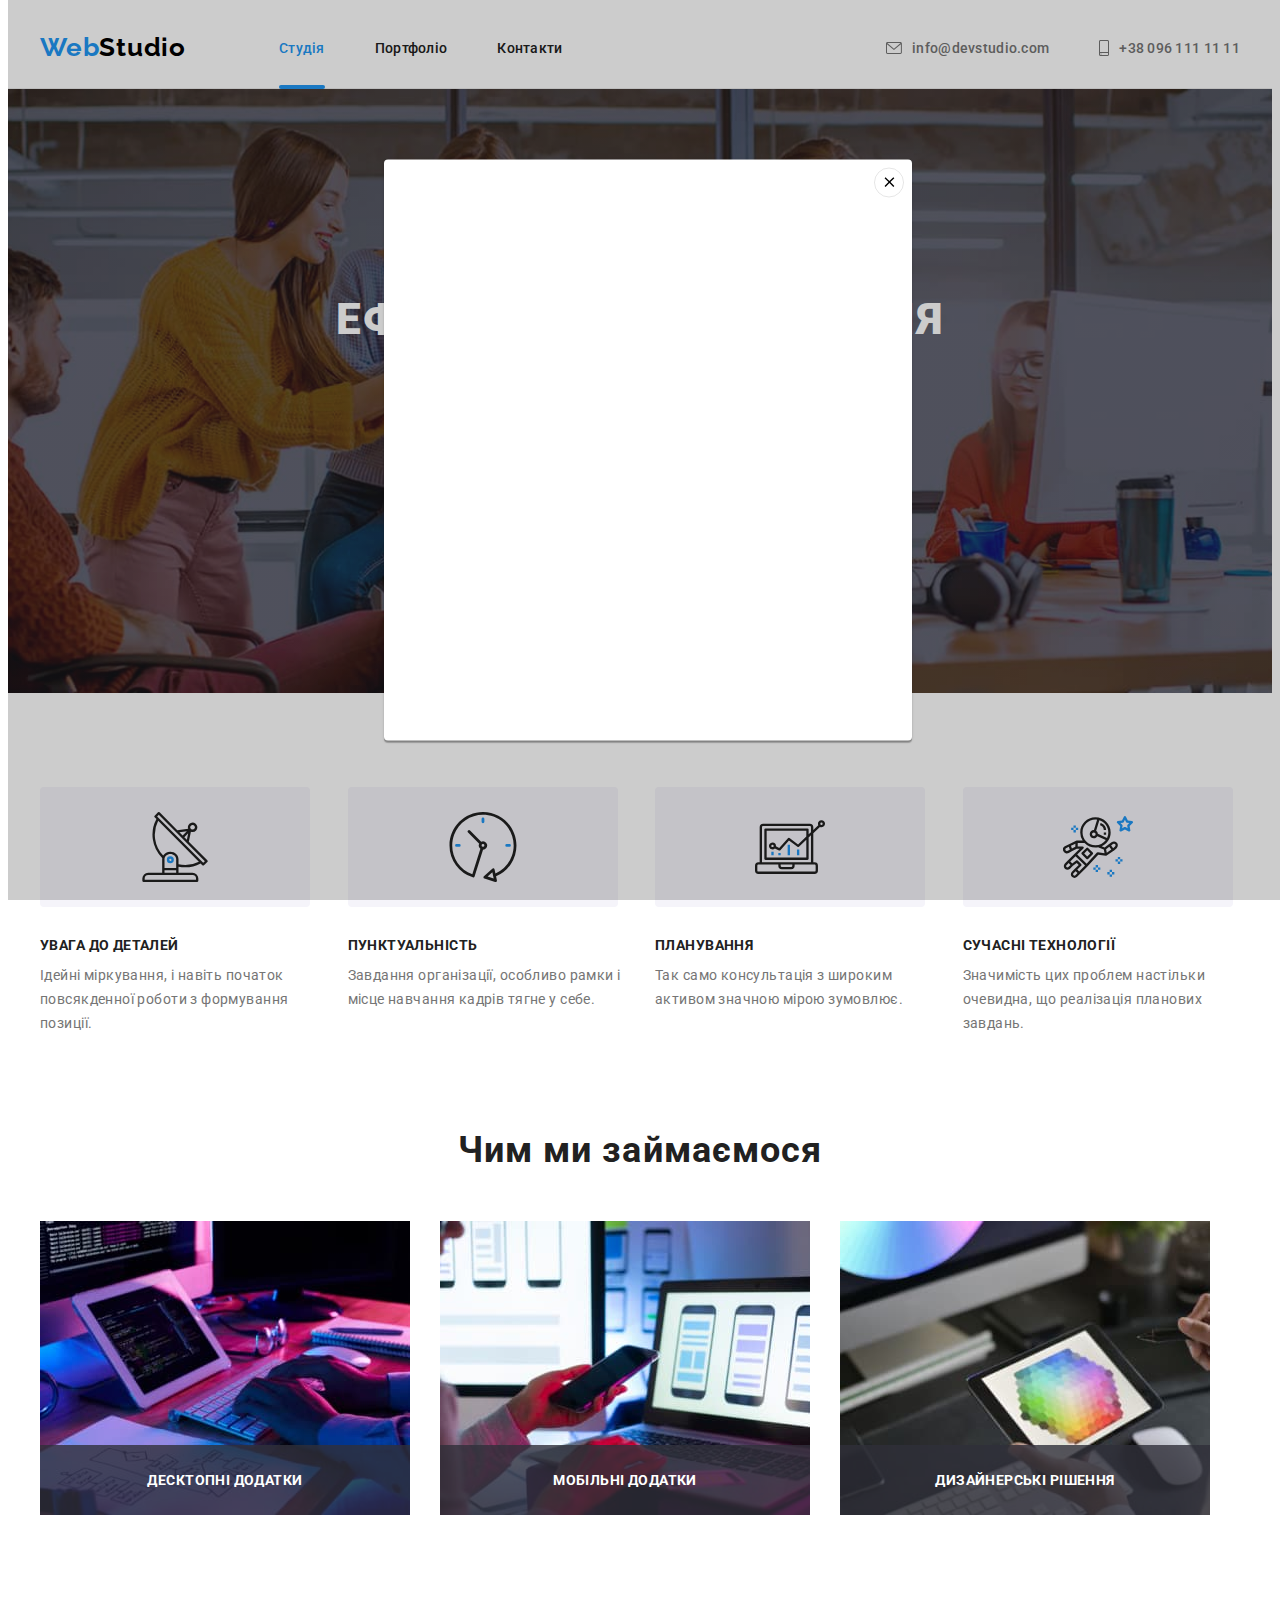
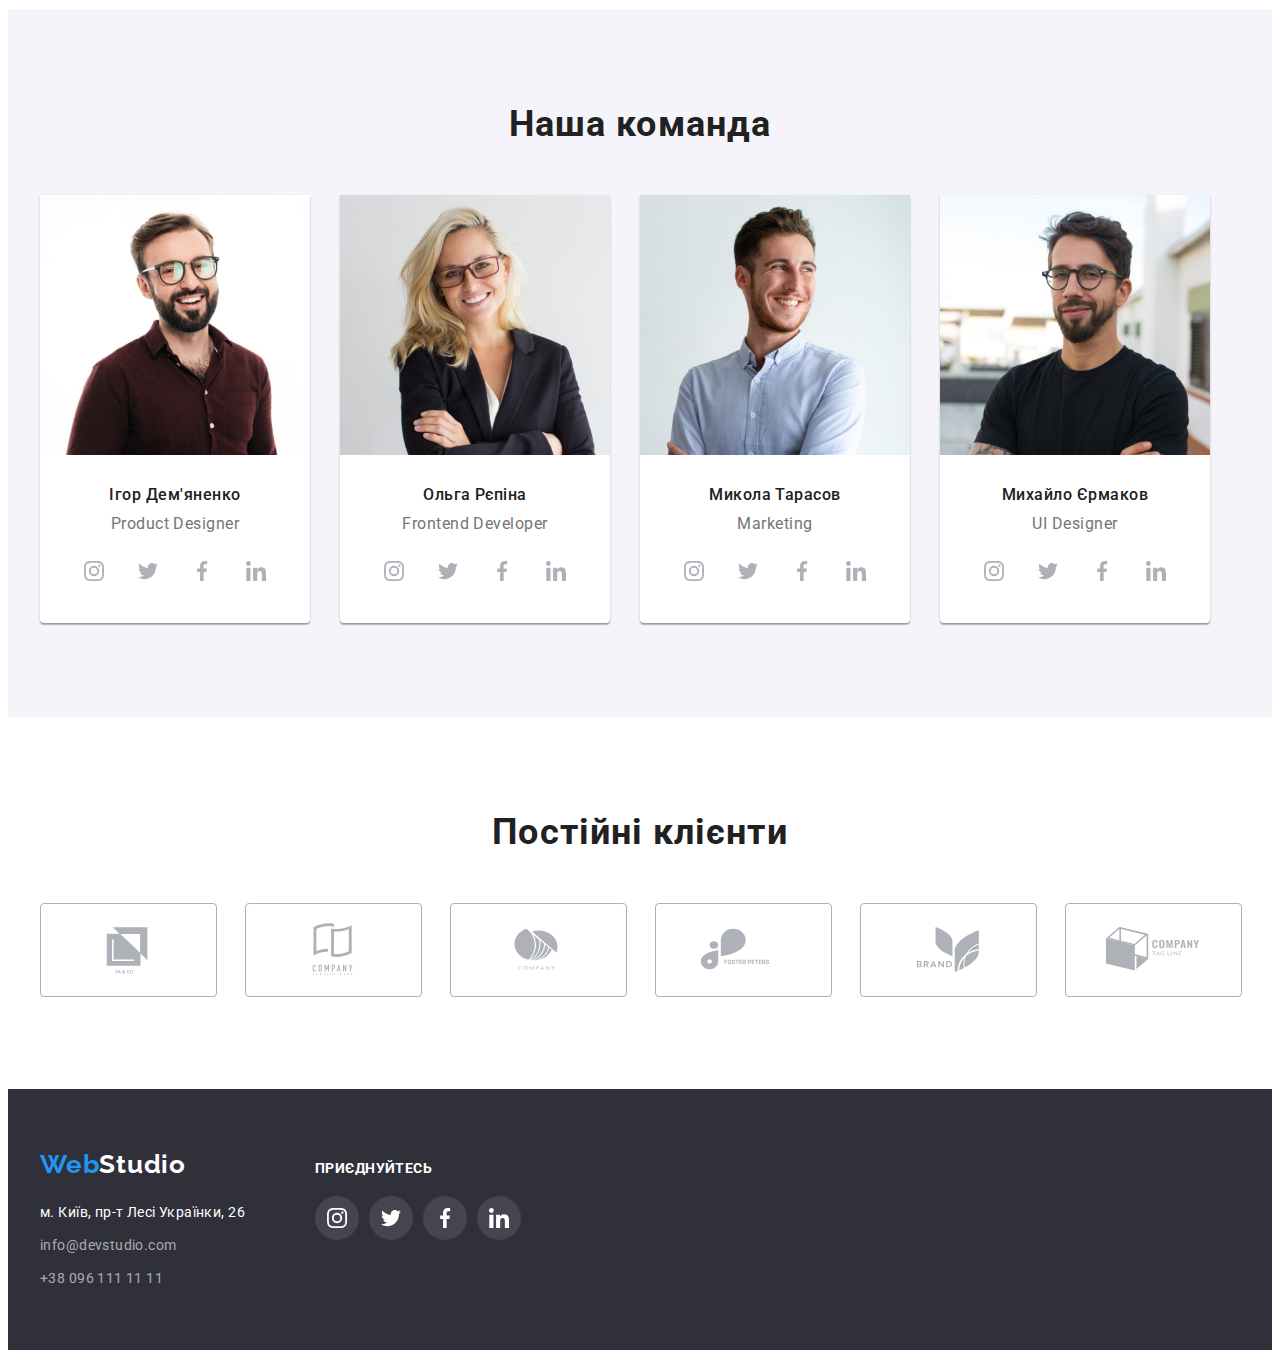
==== index.html @ edc5beb1 "Створює ДЗ 5" ====
<!DOCTYPE html>
<html lang="uk">
  <head>
    <meta charset="UTF-8" />
    <meta http-equiv="X-UA-Compatible" content="IE=edge" />
    <meta name="viewport" content="width=device-width, initial-scale=1.0" />
    <title>Студія</title>
    <link rel="preconnect" href="https://fonts.googleapis.com" />
    <link rel="preconnect" href="https://fonts.gstatic.com" crossorigin />
    <link
      href="https://fonts.googleapis.com/css2?family=Raleway:wght@700&family=Roboto:wght@400;500;700;900&display=swap"
      rel="stylesheet"
    />
    <link
      rel="stylesheet"
      href="https://cdnjs.cloudflare.com/ajax/libs/modern-normalize/1.1.0/modern-normalize.min.css"
      integrity="sha512-wpPYUAdjBVSE4KJnH1VR1HeZfpl1ub8YT/NKx4PuQ5NmX2tKuGu6U/JRp5y+Y8XG2tV+wKQpNHVUX03MfMFn9Q=="
      crossorigin="anonymous"
      referrerpolicy="no-referrer"
    />
    <link rel="stylesheet" href="./css/styles.css" />
  </head>

  <body>
    <header class="header">
      <div class="container header-container">
        <nav class="nav-box">
          <a href="./index.html" lang="en" class="logo link"
            >Web<span class="logo-part">Studio</span></a
          >
          <ul class="list header-list">
            <li>
              <a href="./index.html" class="link nav-list current">Студія</a>
            </li>
            <li>
              <a href="./portfolio.html" class="link nav-list">Портфоліо</a>
            </li>
            <li><a href="#" class="link nav-list">Контакти</a></li>
          </ul>
        </nav>
        <ul class="list nav-contacts">
          <li class="nav-mail-item">
            <a href="mailto:info@devstudio.com" class="link nav-link">
              <svg width="16" height="12" class="header-mail-icon">
                <use href="./images/icons.svg#icon-envelope"></use>
              </svg>
              info@devstudio.com</a
            >
          </li>
          <li class="nav-tel-item">
            <a href="tel:+380961111111" class="link nav-link"
              ><svg width="10" height="16" class="header-mail-icon">
                <use href="./images/icons.svg#icon-smartphone"></use></svg
              >+38 096 111 11 11</a
            >
          </li>
        </ul>
      </div>
    </header>

    <main>
      <section class="section hero">
        <div class="container">
          <h1 class="hero-title">Ефективні рішення для вашого бізнесу</h1>
          <button type="button" class="hero-btn" data-modal-open>
            Замовити послугу
          </button>
        </div>
      </section>

      <section class="section">
        <div class="container">
          <h2 class="visually-hidden">Наші переваги</h2>
          <ul class="list benefits-list">
            <li class="benefits-item">
              <div class="benefits-icon-box">
                <svg class="benefits-icon" width="70" height="70">
                  <use href="./images/icons.svg#icon-antenna"></use>
                </svg>
              </div>
              <h3 class="benefits-title">Увага до деталей</h3>
              <p class="benefits-p">
                Ідейні міркування, і навіть початок повсякденної роботи з
                формування позиції.
              </p>
            </li>
            <li class="benefits-item">
              <div class="benefits-icon-box">
                <svg class="benefits-icon" width="70" height="70">
                  <use href="./images/icons.svg#icon-clock"></use>
                </svg>
              </div>
              <h3 class="benefits-title">Пунктуальність</h3>
              <p class="benefits-p">
                Завдання організації, особливо рамки і місце навчання кадрів
                тягне у себе.
              </p>
            </li>
            <li class="benefits-item">
              <div class="benefits-icon-box">
                <svg class="benefits-icon" width="70" height="70">
                  <use href="./images/icons.svg#icon-diagram"></use>
                </svg>
              </div>
              <h3 class="benefits-title">Планування</h3>
              <p class="benefits-p">
                Так само консультація з широким активом значною мірою зумовлює.
              </p>
            </li>
            <li class="benefits-item">
              <div class="benefits-icon-box">
                <svg class="benefits-icon" width="70" height="70">
                  <use href="./images/icons.svg#icon-astronaut"></use>
                </svg>
              </div>
              <h3 class="benefits-title">Сучасні технології</h3>
              <p class="benefits-p">
                Значимість цих проблем настільки очевидна, що реалізація
                планових завдань.
              </p>
            </li>
          </ul>
        </div>
      </section>

      <section class="section section-what-do-we-do">
        <div class="container">
          <h2 class="what-do-we-do-h">Чим ми займаємося</h2>
          <ul class="list container-what-do-we-do">
            <li>
              <div class="wdwd-thumb-text-over">
                <img
                  src="./images/what-do-we-do-1.jpg"
                  alt="людина працює за комп'ютером"
                  width="370"
                  height="294"
                />
                <p class="text-over-wdwd">Десктопні додатки</p>
              </div>
            </li>
            <li>
              <div class="wdwd-thumb-text-over">
                <img
                  src="./images/what-do-we-do-2.jpg"
                  alt="дівчина працює з телефоном та ноутбуком"
                  width="370"
                  height="294"
                />
                <p class="text-over-wdwd">Мобільні додатки</p>
              </div>
            </li>
            <li>
              <div class="wdwd-thumb-text-over">
                <img
                  src="./images/what-do-we-do-3.jpg"
                  alt="людина працює зі стілусом з палітрою на планшеті"
                  width="370"
                  height="294"
                />
                <p class="text-over-wdwd">Дизайнерські рішення</p>
              </div>
            </li>
          </ul>
        </div>
      </section>

      <section class="section our-team">
        <div class="container">
          <h2 class="our-team-h2">Наша команда</h2>
          <ul class="list our-team-list">
            <li class="our-team-box">
              <img
                src="./images/our-team-1.jpg"
                alt="1й учасник команди"
                width="270"
                height="260"
              />
              <div class="our-team-box-part">
                <h3 class="our-team-h3">Ігор Дем'яненко</h3>
                <p lang="en" class="our-team-p">Product Designer</p>
                <ul class="our-team-soc-list list">
                  <li class="our-team-soc-item">
                    <a
                      href="#"
                      target="_blank"
                      rel="noreferrer noopener"
                      class="our-team-soc-link link"
                    >
                      <svg class="our-team-soc-icon" width="20" height="20">
                        <use
                          href="./images/icons.svg#icon-instagram"
                        ></use></svg
                    ></a>
                  </li>
                  <li class="our-team-soc-item">
                    <a
                      href="#"
                      target="_blank"
                      rel="noreferrer noopener"
                      class="our-team-soc-link link"
                    >
                      <svg class="our-team-soc-icon" width="20" height="20">
                        <use href="./images/icons.svg#icon-twitter"></use></svg
                    ></a>
                  </li>
                  <li class="our-team-soc-item">
                    <a
                      href="#"
                      target="_blank"
                      rel="noreferrer noopener"
                      class="our-team-soc-link link"
                      ><svg class="our-team-soc-icon" width="20" height="20">
                        <use href="./images/icons.svg#icon-facebook"></use>
                      </svg>
                    </a>
                  </li>
                  <li class="our-team-soc-item">
                    <a
                      href="#"
                      target="_blank"
                      rel="noreferrer noopener"
                      class="our-team-soc-link link"
                    >
                      <svg class="our-team-soc-icon" width="20" height="20">
                        <use href="./images/icons.svg#icon-linkedin"></use></svg
                    ></a>
                  </li>
                </ul>
              </div>
            </li>
            <li class="our-team-box">
              <img
                src="./images/our-team-2.jpg"
                alt="2й учасник команди"
                width="270"
                height="260"
              />
              <div class="our-team-box-part">
                <h3 class="our-team-h3">Ольга Рєпіна</h3>
                <p lang="en" class="our-team-p">Frontend Developer</p>
                <ul class="our-team-soc-list list">
                  <li class="our-team-soc-item">
                    <a
                      href="#"
                      target="_blank"
                      rel="noreferrer noopener"
                      class="our-team-soc-link link"
                    >
                      <svg class="our-team-soc-icon" width="20" height="20">
                        <use
                          href="./images/icons.svg#icon-instagram"
                        ></use></svg
                    ></a>
                  </li>
                  <li class="our-team-soc-item">
                    <a
                      href="#"
                      target="_blank"
                      rel="noreferrer noopener"
                      class="our-team-soc-link link"
                    >
                      <svg class="our-team-soc-icon" width="20" height="20">
                        <use href="./images/icons.svg#icon-twitter"></use></svg
                    ></a>
                  </li>
                  <li class="our-team-soc-item">
                    <a
                      href="#"
                      target="_blank"
                      rel="noreferrer noopener"
                      class="our-team-soc-link link"
                      ><svg class="our-team-soc-icon" width="20" height="20">
                        <use href="./images/icons.svg#icon-facebook"></use>
                      </svg>
                    </a>
                  </li>
                  <li class="our-team-soc-item">
                    <a
                      href="#"
                      target="_blank"
                      rel="noreferrer noopener"
                      class="our-team-soc-link link"
                    >
                      <svg class="our-team-soc-icon" width="20" height="20">
                        <use href="./images/icons.svg#icon-linkedin"></use></svg
                    ></a>
                  </li>
                </ul>
              </div>
            </li>
            <li class="our-team-box">
              <img
                src="./images/our-team-3.jpg"
                alt="3й учасник команди"
                width="270"
                height="260"
              />
              <div class="our-team-box-part">
                <h3 class="our-team-h3">Микола Тарасов</h3>
                <p lang="en" class="our-team-p">Marketing</p>
                <ul class="our-team-soc-list list">
                  <li class="our-team-soc-item">
                    <a
                      href="#"
                      target="_blank"
                      rel="noreferrer noopener"
                      class="our-team-soc-link link"
                    >
                      <svg class="our-team-soc-icon" width="20" height="20">
                        <use
                          href="./images/icons.svg#icon-instagram"
                        ></use></svg
                    ></a>
                  </li>
                  <li class="our-team-soc-item">
                    <a
                      href="#"
                      target="_blank"
                      rel="noreferrer noopener"
                      class="our-team-soc-link link"
                    >
                      <svg class="our-team-soc-icon" width="20" height="20">
                        <use href="./images/icons.svg#icon-twitter"></use></svg
                    ></a>
                  </li>
                  <li class="our-team-soc-item">
                    <a
                      href="#"
                      target="_blank"
                      rel="noreferrer noopener"
                      class="our-team-soc-link link"
                      ><svg class="our-team-soc-icon" width="20" height="20">
                        <use href="./images/icons.svg#icon-facebook"></use>
                      </svg>
                    </a>
                  </li>
                  <li class="our-team-soc-item">
                    <a
                      href="#"
                      target="_blank"
                      rel="noreferrer noopener"
                      class="our-team-soc-link link"
                    >
                      <svg class="our-team-soc-icon" width="20" height="20">
                        <use href="./images/icons.svg#icon-linkedin"></use></svg
                    ></a>
                  </li>
                </ul>
              </div>
            </li>
            <li class="our-team-box">
              <img
                src="./images/our-team-4.jpg"
                alt="4й учасник команди"
                width="270"
                height="260"
              />
              <div class="our-team-box-part">
                <h3 class="our-team-h3">Михайло Єрмаков</h3>
                <p lang="en" class="our-team-p">UI Designer</p>
                <ul class="our-team-soc-list list">
                  <li class="our-team-soc-item">
                    <a
                      href="#"
                      target="_blank"
                      rel="noreferrer noopener"
                      class="our-team-soc-link link"
                    >
                      <svg class="our-team-soc-icon" width="20" height="20">
                        <use
                          href="./images/icons.svg#icon-instagram"
                        ></use></svg
                    ></a>
                  </li>
                  <li class="our-team-soc-item">
                    <a
                      href="#"
                      target="_blank"
                      rel="noreferrer noopener"
                      class="our-team-soc-link link"
                    >
                      <svg class="our-team-soc-icon" width="20" height="20">
                        <use href="./images/icons.svg#icon-twitter"></use></svg
                    ></a>
                  </li>
                  <li class="our-team-soc-item">
                    <a
                      href="#"
                      target="_blank"
                      rel="noreferrer noopener"
                      class="our-team-soc-link link"
                      ><svg class="our-team-soc-icon" width="20" height="20">
                        <use href="./images/icons.svg#icon-facebook"></use>
                      </svg>
                    </a>
                  </li>
                  <li class="our-team-soc-item">
                    <a
                      href="#"
                      target="_blank"
                      rel="noreferrer noopener"
                      class="our-team-soc-link link"
                    >
                      <svg class="our-team-soc-icon" width="20" height="20">
                        <use href="./images/icons.svg#icon-linkedin"></use></svg
                    ></a>
                  </li>
                </ul>
              </div>
            </li>
          </ul>
        </div>
      </section>

      <section class="section">
        <div class="container">
          <h2 class="regular-customers-h2">Постійні клієнти</h2>
          <ul class="regular-customers-list list">
            <li class="regular-customers-item">
              <a href="#" class="regular-customers-link link">
                <svg class="regular-customers-icon" width="106" height="60">
                  <use href="./images/icons.svg#icon-client-1"></use>
                </svg>
              </a>
            </li>
            <li class="regular-customers-item">
              <a href="#" class="regular-customers-link link"
                ><svg class="regular-customers-icon" width="106" height="60">
                  <use href="./images/icons.svg#icon-client-2"></use></svg
              ></a>
            </li>
            <li class="regular-customers-item">
              <a href="#" class="regular-customers-link link"
                ><svg class="regular-customers-icon" width="106" height="60">
                  <use href="./images/icons.svg#icon-client-3"></use></svg
              ></a>
            </li>
            <li class="regular-customers-item">
              <a href="#" class="regular-customers-link link"
                ><svg class="regular-customers-icon" width="106" height="60">
                  <use href="./images/icons.svg#icon-client-4"></use></svg
              ></a>
            </li>
            <li class="regular-customers-item">
              <a href="#" class="regular-customers-link link"
                ><svg class="regular-customers-icon" width="106" height="60">
                  <use href="./images/icons.svg#icon-client-5"></use></svg
              ></a>
            </li>
            <li class="regular-customers-item">
              <a href="#" class="regular-customers-link link"
                ><svg class="regular-customers-icon" width="106" height="60">
                  <use href="./images/icons.svg#icon-client-6"></use></svg
              ></a>
            </li>
          </ul>
        </div>
      </section>
    </main>

    <footer class="footer-box">
      <div class="container footer-container">
        <div class="footer-block-right">
          <a href="./index.html" lang="en" class="logo-footer link"
            >Web<span class="logo-part-footer">Studio</span></a
          >
          <address class="address-box">
            <ul class="list">
              <li class="footer-li">
                <a
                  href="https://goo.su/wi44I"
                  class="link adress-inf address-accent"
                  target="_blank"
                  rel="nooperer noreferrer nofollow"
                  >м. Київ, пр-т Лесі Українки, 26
                </a>
              </li>
              <li class="footer-li">
                <a href="mailto:info@devstudio.com" class="link adress-inf"
                  >info@devstudio.com</a
                >
              </li>
              <li class="footer-li">
                <a href="tel:+380961111111" class="link adress-inf"
                  >+38 096 111 11 11</a
                >
              </li>
            </ul>
          </address>
        </div>

        <div class="footer-block-left">
          <h2 class="footer-bl-l-h2">приєднуйтесь</h2>
          <ul class="footer-soc-list list">
            <li class="footer-soc-item">
              <a href="#" class="footer-link link">
                <svg class="footer-soc-icon" width="20" height="20">
                  <use href="./images/icons.svg#icon-instagram"></use>
                </svg>
              </a>
            </li>
            <li class="footer-soc-item">
              <a href="#" class="footer-link link">
                <svg class="footer-soc-icon" width="20" height="20">
                  <use href="./images/icons.svg#icon-twitter"></use>
                </svg>
              </a>
            </li>
            <li class="footer-soc-item">
              <a href="#" class="footer-link link">
                <svg class="footer-soc-icon" width="20" height="20">
                  <use href="./images/icons.svg#icon-facebook"></use>
                </svg>
              </a>
            </li>
            <li class="footer-soc-item">
              <a href="#" class="footer-link link">
                <svg class="footer-soc-icon" width="20" height="20">
                  <use href="./images/icons.svg#icon-linkedin"></use>
                </svg>
              </a>
            </li>
          </ul>
        </div>
      </div>
    </footer>
    <div class="backdrop" data-modal>
      <div class="modal">
        <button type="button" class="modal-close" data-modal-close>
          <svg class="modal-close-icon" width="18" height="18">
            <use href="./images/icons.svg#icon-close"></use>
          </svg>
        </button>
      </div>
    </div>
    <script src="./jc/modal.js"></script>
  </body>
</html>
---- css/styles.css ----
:root {
  --color-logo-black: #000000;
  --color-blue-main: #2196f3;
  --color-black-main: #212121;
  --color-grey-main: #757575;
  --color-white-main: #ffffff;
  --color-background-grey: #2f303a;
  --color-blue-accent: #188ce8;
  --color-grey-our-team: #f5f4fa;
  --color-grey-address: rgba(255, 255, 255, 0.6);
  --color-grey-border: #ececec;
  --color-grey-portfolio-border: #eeeeee;
  --color-grey-icons: #afb1b8;
  --color-grey-background-hero: #c4c4c4;
  --blue-back-portfolio: rgba(33, 150, 243, 0.9);
  --grey-back-backdrop: rgba(0, 0, 0, 0.2);
  --grey-modal-close: rgba(0, 0, 0, 0.1);
  --dur-time-func: 250ms cubic-bezier(0.4, 0, 0.2, 1);
}

p,
h1,
h2,
h3,
h4,
h5,
h6 {
  margin: 0;
}
ul,
ol {
  margin: 0;
  padding-left: 0;
}
button {
  cursor: pointer;
}
address {
  font-style: normal;
}
img {
  display: block;
  max-width: 100%;
  height: auto;
}

body {
  font-family: "Roboto", sans-serif;
  background-color: var(--color-white-main);
  color: var(--color-grey-main);
}

.header {
  border-bottom: 1px solid var(--color-grey-border);
}

.container {
  width: 1200px;
  padding-right: 15px;
  padding-left: 15px;
  margin: 0 auto;
}

.header-container {
  display: flex;
  justify-content: space-between;
}

.nav-box {
  display: flex;
}

.header-list {
  display: flex;
  margin-left: 93px;
  gap: 50px;
}

.nav-contacts {
  display: flex;
  gap: 50px;
}

.logo {
  font-family: "Raleway", sans-serif;
  font-weight: 700;
  font-size: 26px;
  line-height: calc(31 / 26);
  letter-spacing: 0.03em;
  color: var(--color-blue-main);
  padding-top: 24px;
  padding-bottom: 25px;
}

.logo-part {
  font-family: "Raleway", sans-serif;
  font-weight: 700;
  font-size: 26px;
  line-height: calc(31 / 26);
  letter-spacing: 0.03em;
  color: var(--color-logo-black);
}

.link {
  text-decoration: none;
}

.list {
  list-style: none;
}

.nav-list {
  font-weight: 500;
  font-size: 14px;
  line-height: calc(16 / 14);
  letter-spacing: 0.02em;
  color: var(--color-black-main);
  display: inline-block;
  padding-top: 32px;
  padding-bottom: 32px;
  transition: color var(--dur-time-func);
  position: relative;
}

.nav-list:hover,
.nav-list:focus {
  color: var(--color-blue-main);
}

.current {
  color: var(--color-blue-main);
}

.current::after {
  content: "";

  position: absolute;
  left: 0;
  bottom: -1px;

  display: block;
  width: 100%;
  height: 4px;
  border-radius: 2px;
  background-color: var(--color-blue-main);
}

.nav-link {
  font-weight: 500;
  font-size: 14px;
  line-height: calc(16 / 14);
  letter-spacing: 0.02em;
  color: inherit;
  display: flex;
  align-items: center;
  justify-content: center;
  padding-top: 32px;
  padding-bottom: 32px;
  transition: color var(--dur-time-func);
}

.nav-link:hover,
.nav-link:focus {
  color: var(--color-blue-main);
}

/* .nav-mail-item {
} */

.header-mail-icon {
  margin-right: 10px;
  fill: currentColor;
}

/* .nav-tel-item {
} */

.header-tel-icon {
  margin-right: 10px;
  fill: currentColor;
}

.section {
  padding-top: 94px;
  padding-bottom: 94px;
}

.hero {
  background-color: var(--color-grey-background-hero);
  background-image: linear-gradient(
      rgba(47, 48, 58, 0.4),
      rgba(47, 48, 58, 0.4)
    ),
    url(../images/backgrnd-studio-hero.jpg);
  background-repeat: no-repeat;
  background-position: center;
  background-size: cover;
  text-align: center;
  padding-top: 200px;
  padding-bottom: 200px;
  margin-left: auto;
  margin-right: auto;
  max-width: 1600px;
}

.hero-title {
  font-weight: 900;
  font-size: 44px;
  line-height: calc(60 / 44);
  letter-spacing: 0.06em;
  text-transform: uppercase;
  color: var(--color-white-main);
  margin-left: auto;
  margin-right: auto;
  margin-bottom: 30px;
  max-width: 696px;
}

.hero-btn {
  display: inline-block;
  font-family: inherit;
  background-color: var(--color-blue-main);
  box-shadow: 0px 4px 4px rgba(0, 0, 0, 0.15);
  border-color: transparent;
  border-radius: 4px;
  color: var(--color-white-main);
  font-weight: 700;
  font-size: 16px;
  line-height: calc(30 / 16);
  text-align: center;
  letter-spacing: 0.06em;
  min-width: 216px;
  padding: 10px 32px;
  transition: background-color var(--dur-time-func);
}

.hero-btn:hover,
.hero-btn:focus {
  background-color: var(--color-blue-accent);
}

.visually-hidden {
  position: absolute;
  white-space: nowrap;
  width: 1px;
  height: 1px;
  overflow: hidden;
  border: 0;
  padding: 0;
  clip: rect(0 0 0 0);
  clip-path: inset(50%);
  margin: -1px;
}

.benefits-list {
  display: flex;
  gap: 30px;
}

.benefits-item {
  flex-basis: calc((100% - 90px) / 4);
}

.benefits-icon-box {
  width: 270px;
  height: 120px;
  background-color: var(--color-grey-our-team);
  border-radius: 4px;
  display: flex;
  align-items: center;
  justify-content: center;
  margin-bottom: 30px;
}

/* .benefits-icon {
} */

.benefits-title {
  font-weight: 700;
  font-size: 14px;
  line-height: calc(16 / 14);
  letter-spacing: 0.03em;
  text-transform: uppercase;
  color: var(--color-black-main);
  margin-bottom: 10px;
}

.benefits-p {
  font-size: 14px;
  line-height: calc(24 / 14);
  letter-spacing: 0.03em;
}

.section-what-do-we-do {
  padding-top: 0px;
}

.container-what-do-we-do {
  display: flex;
  gap: 30px;
}

.what-do-we-do-img {
  flex-basis: calc((100% - 60px) / 3);
}

.what-do-we-do-h {
  font-weight: 700;
  font-size: 36px;
  line-height: calc(42 / 36);
  text-align: center;
  letter-spacing: 0.03em;
  color: var(--color-black-main);
  margin-bottom: 50px;
}

.wdwd-thumb-text-over {
  position: relative;
  overflow: hidden;
}

.text-over-wdwd {
  position: absolute;
  /* display: block; */
  width: 100%;
  bottom: 0;
  left: 0;

  background-color: rgba(47, 48, 58, 0.8);
  padding: 27px 0;

  color: var(--color-white-main);
  font-weight: 700;
  font-size: 14px;
  line-height: calc(16 / 14);
  text-align: center;
  letter-spacing: 0.03em;
  text-transform: uppercase;
}

.our-team {
  background-color: var(--color-grey-our-team);
}
.our-team-h2 {
  font-weight: 700;
  font-size: 36px;
  line-height: calc(42 / 36);
  text-align: center;
  letter-spacing: 0.03em;
  color: var(--color-black-main);
  margin-bottom: 50px;
}

.our-team-list {
  display: flex;
  gap: 30px;
}

.our-team-box {
  background: var(--color-white-main);
  box-shadow: 0px 1px 3px rgba(0, 0, 0, 0.12), 0px 1px 1px rgba(0, 0, 0, 0.14),
    0px 2px 1px rgba(0, 0, 0, 0.2);
  border-radius: 0px 0px 4px 4px;
  flex-basis: calc((100% - 90px) / 4);
  max-width: 270px;
}

.our-team-box-part {
  padding-top: 30px;
  padding-bottom: 30px;
}

.our-team-h3 {
  font-weight: 500;
  font-size: 16px;
  line-height: calc(19 / 16);
  text-align: center;
  letter-spacing: 0.03em;
  color: var(--color-black-main);
  margin-bottom: 10px;
}

.our-team-p {
  font-size: 16px;
  line-height: calc(19 / 16);
  text-align: center;
  letter-spacing: 0.03em;
  color: var(--color-grey-main);
  margin-bottom: 16px;
}

.our-team-soc-list {
  display: flex;
  justify-content: center;
  gap: 10px;
}

.our-team-soc-item {
  width: 44px;
  height: 44px;
}

.our-team-soc-link {
  width: 100%;
  height: 100%;
  background-color: var(--color-white-main);
  border-radius: 50%;
  display: flex;
  align-items: center;
  justify-content: center;
  transition: background-color var(--dur-time-func);
}

.our-team-soc-icon {
  fill: var(--color-grey-icons);
  transition: fill var(--dur-time-func);
}

.our-team-soc-link:hover,
.our-team-soc-link:focus {
  background-color: var(--color-blue-main);
}

.our-team-soc-link:hover .our-team-soc-icon,
.our-team-soc-link:focus .our-team-soc-icon {
  fill: var(--color-white-main);
}

.regular-customers-h2 {
  font-weight: 700;
  font-size: 36px;
  line-height: calc(42 / 36);
  text-align: center;
  letter-spacing: 0.03em;
  color: var(--color-black-main);
  margin-bottom: 50px;
}
.regular-customers-list {
  display: flex;
  gap: 30px;
}

.regular-customers-item {
  width: calc((100% - 150px) / 6);
  height: 92px;
}

.regular-customers-link {
  width: 100%;
  height: 100%;
  border: 1px solid var(--color-grey-icons);
  border-radius: 4px;
  display: flex;
  justify-content: center;
  align-items: center;
  transition: border-color var(--dur-time-func);
}

.regular-customers-link:hover,
.regular-customers-link:focus,
.regular-customers-link:hover .regular-customers-icon,
.regular-customers-link:focus .regular-customers-icon {
  border-color: var(--color-blue-main);
  fill: var(--color-blue-main);
}

.regular-customers-icon {
  fill: var(--color-grey-icons);
  transition: fill var(--dur-time-func);
}

.footer-box {
  background-color: var(--color-background-grey);
  padding-top: 60px;
  padding-bottom: 60px;
}

.footer-container {
  display: flex;
  align-items: baseline;
}

.footer-li {
  margin-bottom: 9px;
}

.footer-li:last-child {
  margin-bottom: 0;
}

.logo-footer {
  font-family: "Raleway", sans-serif;
  font-weight: 700;
  font-size: 26px;
  line-height: calc(31 / 26);
  letter-spacing: 0.03em;
  color: var(--color-blue-main);
  display: inline-block;
}

.logo-part-footer {
  font-weight: 700;
  font-family: "Raleway", sans-serif;
  line-height: calc(31 / 26);
  font-size: 26px;
  letter-spacing: 0.03em;
  color: var(--color-white-main);
}

/* .footer-block-right {
} */

.footer-container {
  display: flex;
  align-items: baseline;
}

.address-box {
  margin-top: 20px;
}

.adress-inf {
  font-size: 14px;
  line-height: calc(24 / 14);
  letter-spacing: 0.03em;
  color: var(--color-grey-address);
  display: inline-block;
  transition: color var(--dur-time-func);
}

.adress-inf:hover,
.adress-inf:focus {
  color: var(--color-blue-main);
}

.address-accent {
  color: var(--color-white-main);
}

.footer-block-left {
  margin-left: 70px;
}

.footer-bl-l-h2 {
  font-weight: 700;
  font-size: 14px;
  line-height: calc(16 / 14);
  letter-spacing: 0.03em;
  text-transform: uppercase;
  color: var(--color-white-main);
  margin-bottom: 20px;
}

.footer-soc-list {
  display: flex;
  justify-content: center;
  gap: 10px;
}

.footer-soc-item {
  width: 44px;
  height: 44px;
}

.footer-link {
  width: 100%;
  height: 100%;
  border-radius: 50%;
  background-color: rgba(255, 255, 255, 0.1);
  display: flex;
  justify-content: center;
  align-items: center;
  transition: background-color var(--dur-time-func);
}

.footer-link:hover,
.footer-link:focus {
  background-color: var(--color-blue-main);
}

.footer-soc-icon {
  fill: var(--color-white-main);
}

.backdrop {
  width: 100%;
  height: 100%;
  background-color: var(--grey-back-backdrop);
  position: fixed;
  top: 0;
  transition: opacity var(--dur-time-func), visibility var(--dur-time-func);
}

.is-hidden {
  visibility: hidden;
  pointer-events: none;
  opacity: 0;
}

.modal {
  width: 528px;
  min-height: 581px;
  background-color: var(--color-white-main);
  box-shadow: 0px 1px 3px rgba(0, 0, 0, 0.12), 0px 1px 1px rgba(0, 0, 0, 0.14),
    0px 2px 1px rgba(0, 0, 0, 0.2);
  border-radius: 4px;

  position: absolute;
  top: 50%;
  left: 50%;
  transform: translate(-50%, -50%) rotateX(0);
  transition: transform var(--dur-time-func);
}

.backdrop.is-hidden .modal {
  transform: translate(-50%, -50%) rotateX(100deg);
}

.modal-close {
  width: 30px;
  height: 30px;
  background-color: transparent;
  border: 1px solid var(--grey-modal-close);
  border-radius: 50%;

  position: absolute;
  top: 8px;
  right: 8px;

  display: flex;
  justify-content: center;
  align-items: center;
}

.modal-close-icon {
  fill: var(--color-logo-black);
  transition: fill var(--dur-time-func);
}

.modal-close-icon:hover,
.modal-close-icon:focus {
  fill: var(--color-blue-main);
}

.filter-btn-list {
  display: flex;
  margin-bottom: 50px;
  gap: 8px;
  justify-content: center;
}

.portfolio-filter-btn {
  font-family: inherit;
  font-weight: 500;
  font-size: 16px;
  line-height: calc(26 / 16);
  text-align: center;
  letter-spacing: 0.03em;
  color: var(--color-black-main);
  background-color: var(--color-grey-our-team);
  border-color: transparent;
  border-radius: 4px;
  padding: 6px 23px;
  transition: color var(--dur-time-func), background-color var(--dur-time-func),
    box-shadow var(--dur-time-func);
}

.portfolio-filter-btn:hover,
.portfolio-filter-btn:focus {
  color: var(--color-white-main);
  background-color: var(--color-blue-main);
  box-shadow: 0px 3px 1px rgba(0, 0, 0, 0.1), 0px 1px 2px rgba(0, 0, 0, 0.08),
    0px 2px 2px rgba(0, 0, 0, 0.12);
}

.filter-list {
  display: flex;
  flex-wrap: wrap;
  gap: 30px;
}

.portfolio-filter-box {
  flex-basis: calc((100% - 60px) / 3);
}

.portfolio-link {
  background: var(--color-white-main);
  display: block;
  transition: box-shadow var(--dur-time-func);
}

.portfolio-link:hover,
.portfolio-link:focus {
  box-shadow: 0px 1px 1px rgba(0, 0, 0, 0.12), 0px 4px 4px rgba(0, 0, 0, 0.06),
    1px 4px 6px rgba(0, 0, 0, 0.16);
}

.potfolio-thumb {
  position: relative;
  overflow: hidden;
}

.portfolio-text-over {
  position: absolute;
  width: 100%;
  height: 100%;
  top: 0;
  left: 0;

  background-color: var(--blue-back-portfolio);

  color: var(--color-white-main);
  font-weight: 400;
  font-size: 18px;
  line-height: 28px;
  letter-spacing: 0.03em;
  padding: 63px 24px;

  transform: translateY(100%);
  transition: transform var(--dur-time-func);
}

.potfolio-thumb:hover .portfolio-text-over {
  transform: translateY(0);
}

.filter-part {
  padding: 20px 24px;
  border-right: 1px solid var(--color-grey-portfolio-border);
  border-bottom: 1px solid var(--color-grey-portfolio-border);
  border-left: 1px solid var(--color-grey-portfolio-border);
}

.portfolio-filter-h {
  font-weight: 700;
  font-size: 18px;
  line-height: calc(36 / 18);
  letter-spacing: 0.06em;
  color: var(--color-black-main);
  margin-bottom: 4px;
}

.portfolio-filter-p {
  font-size: 16px;
  line-height: calc(30 / 16);
  letter-spacing: 0.03em;
  color: var(--color-grey-main);
}
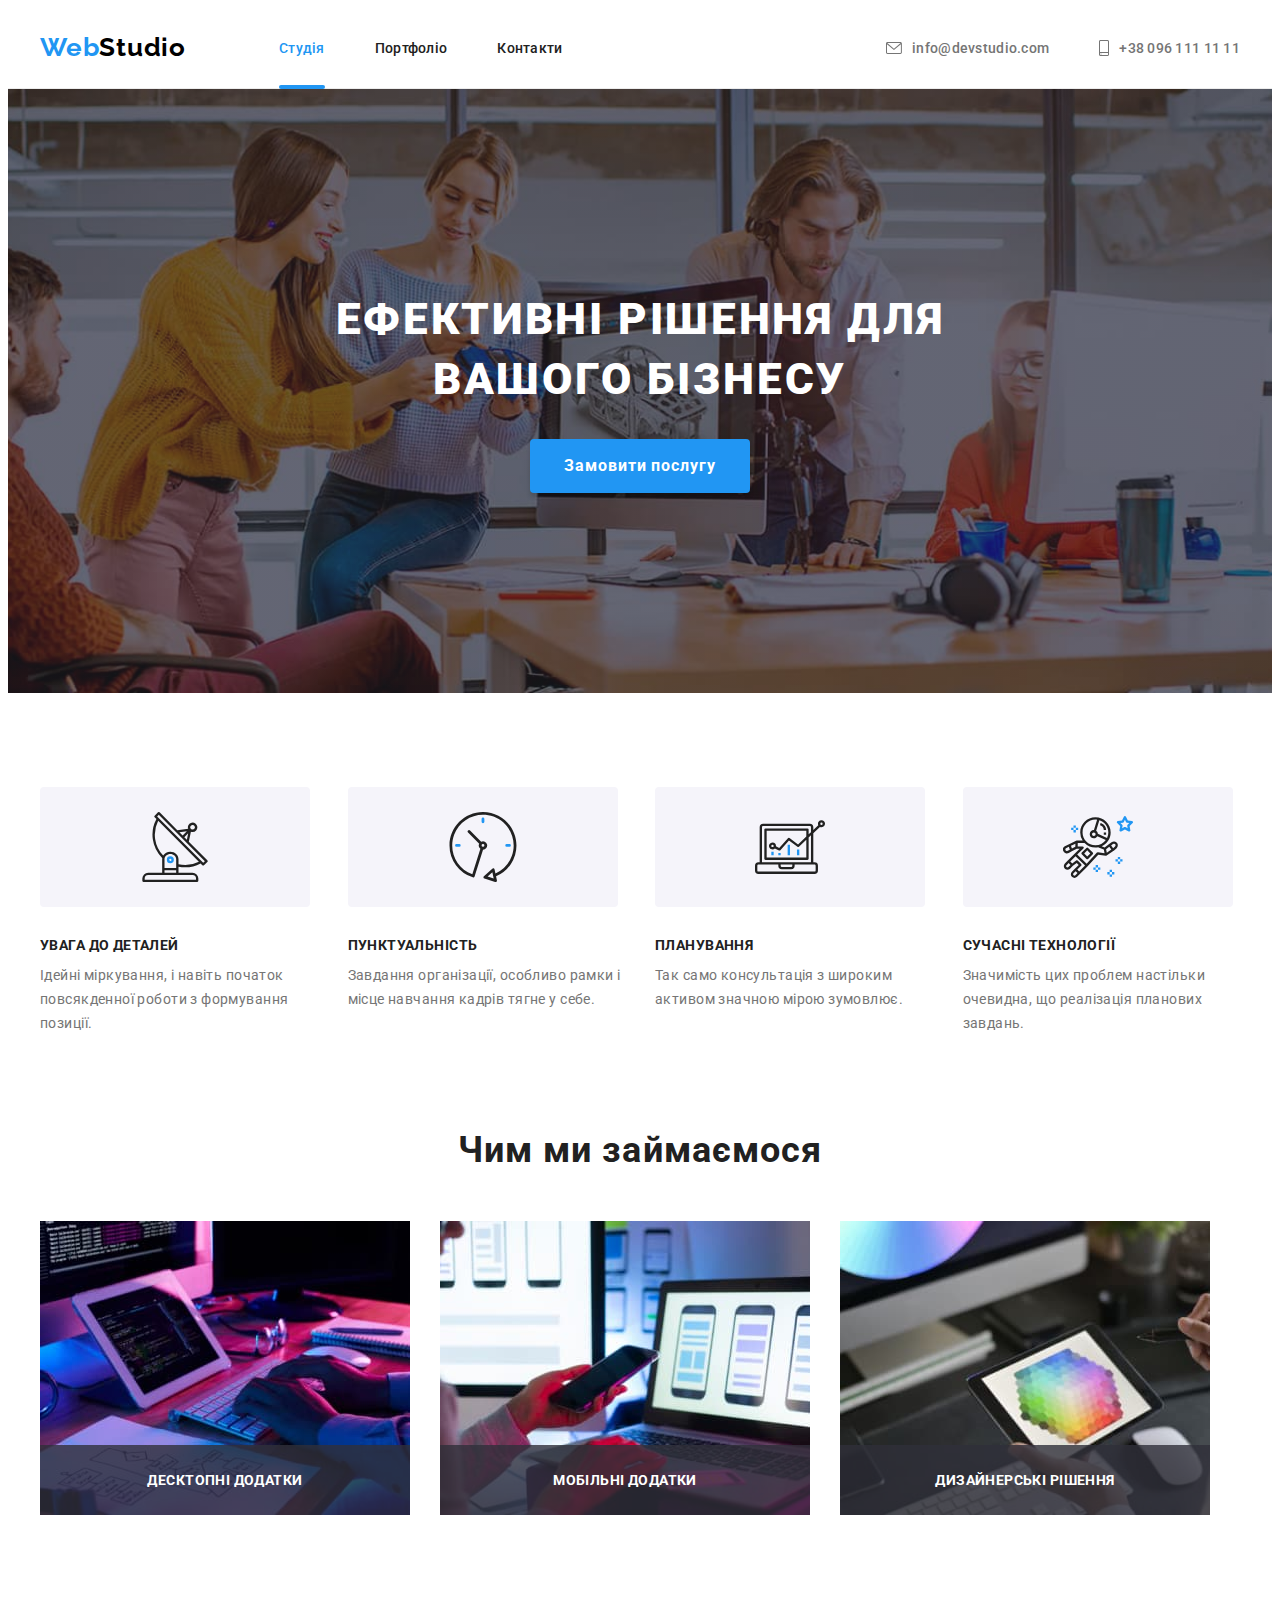
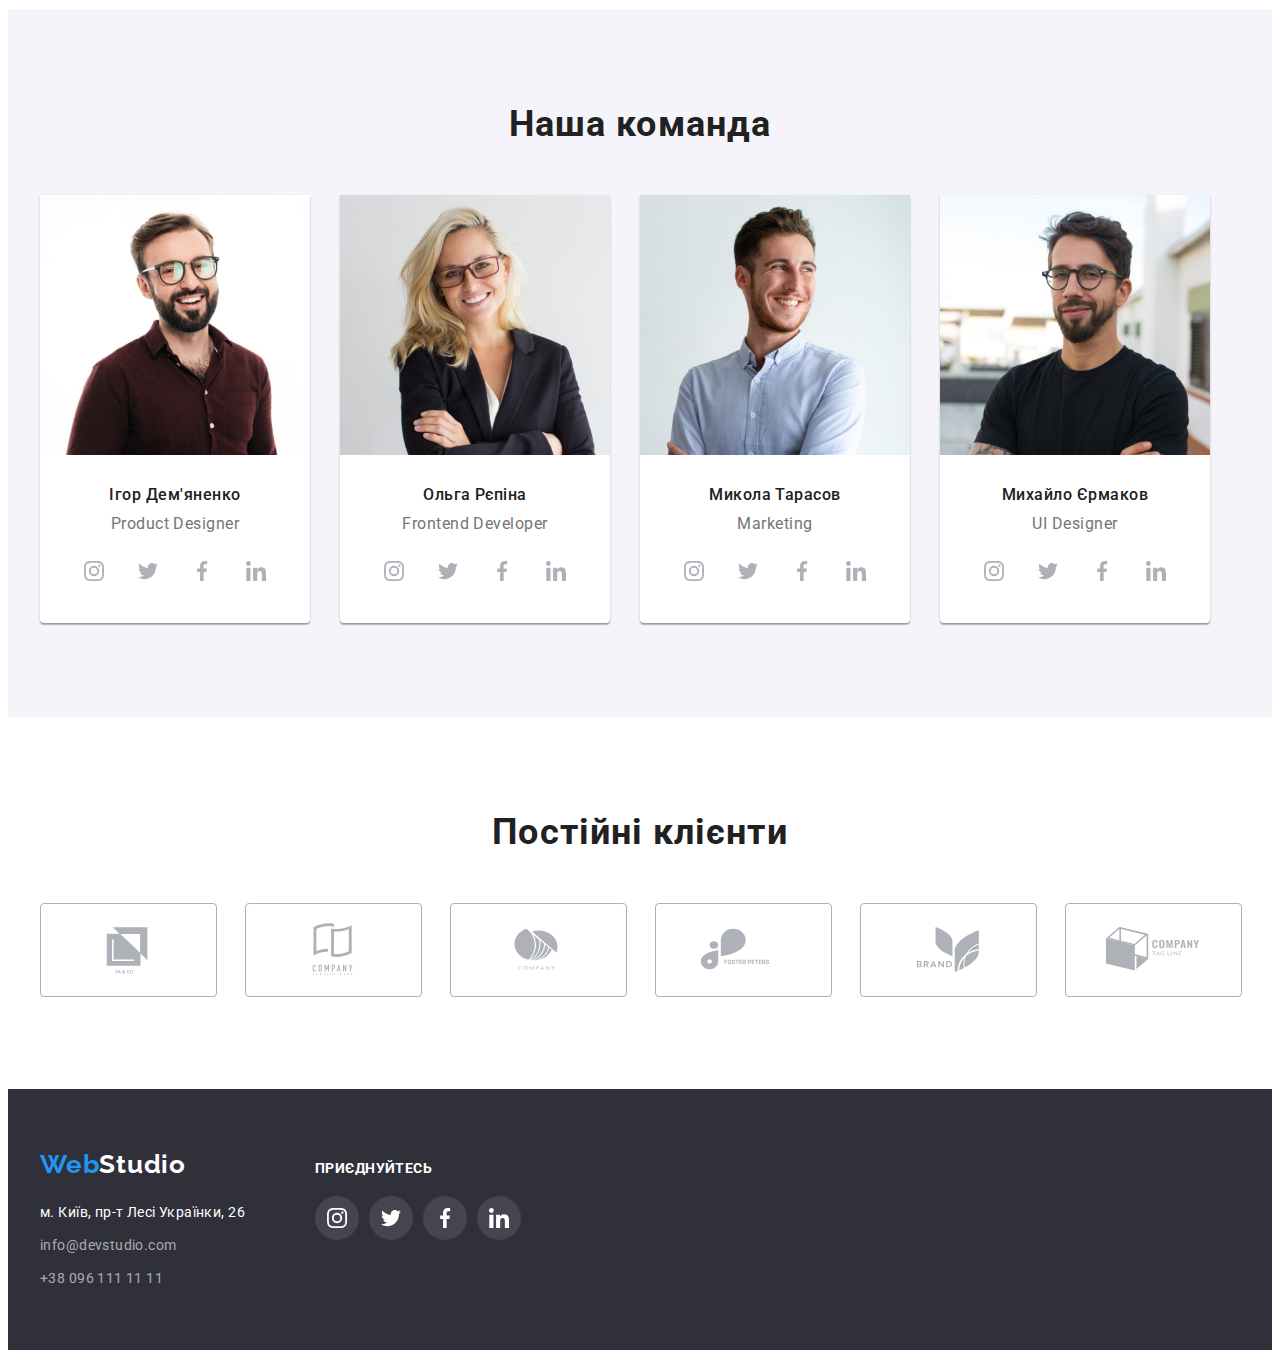
==== commit 8370955f: "Додає клас" ====
--- a/index.html
+++ b/index.html
@@ -524,7 +524,7 @@
         </div>
       </div>
     </footer>
-    <div class="backdrop" data-modal>
+    <div class="backdrop is-hidden" data-modal>
       <div class="modal">
         <button type="button" class="modal-close" data-modal-close>
           <svg class="modal-close-icon" width="18" height="18">
--- a/css/styles.css
+++ b/css/styles.css
@@ -591,7 +591,7 @@
   transition: opacity var(--dur-time-func), visibility var(--dur-time-func);
 }
 
-.is-hidden {
+.backdrop.is-hidden {
   visibility: hidden;
   pointer-events: none;
   opacity: 0;
